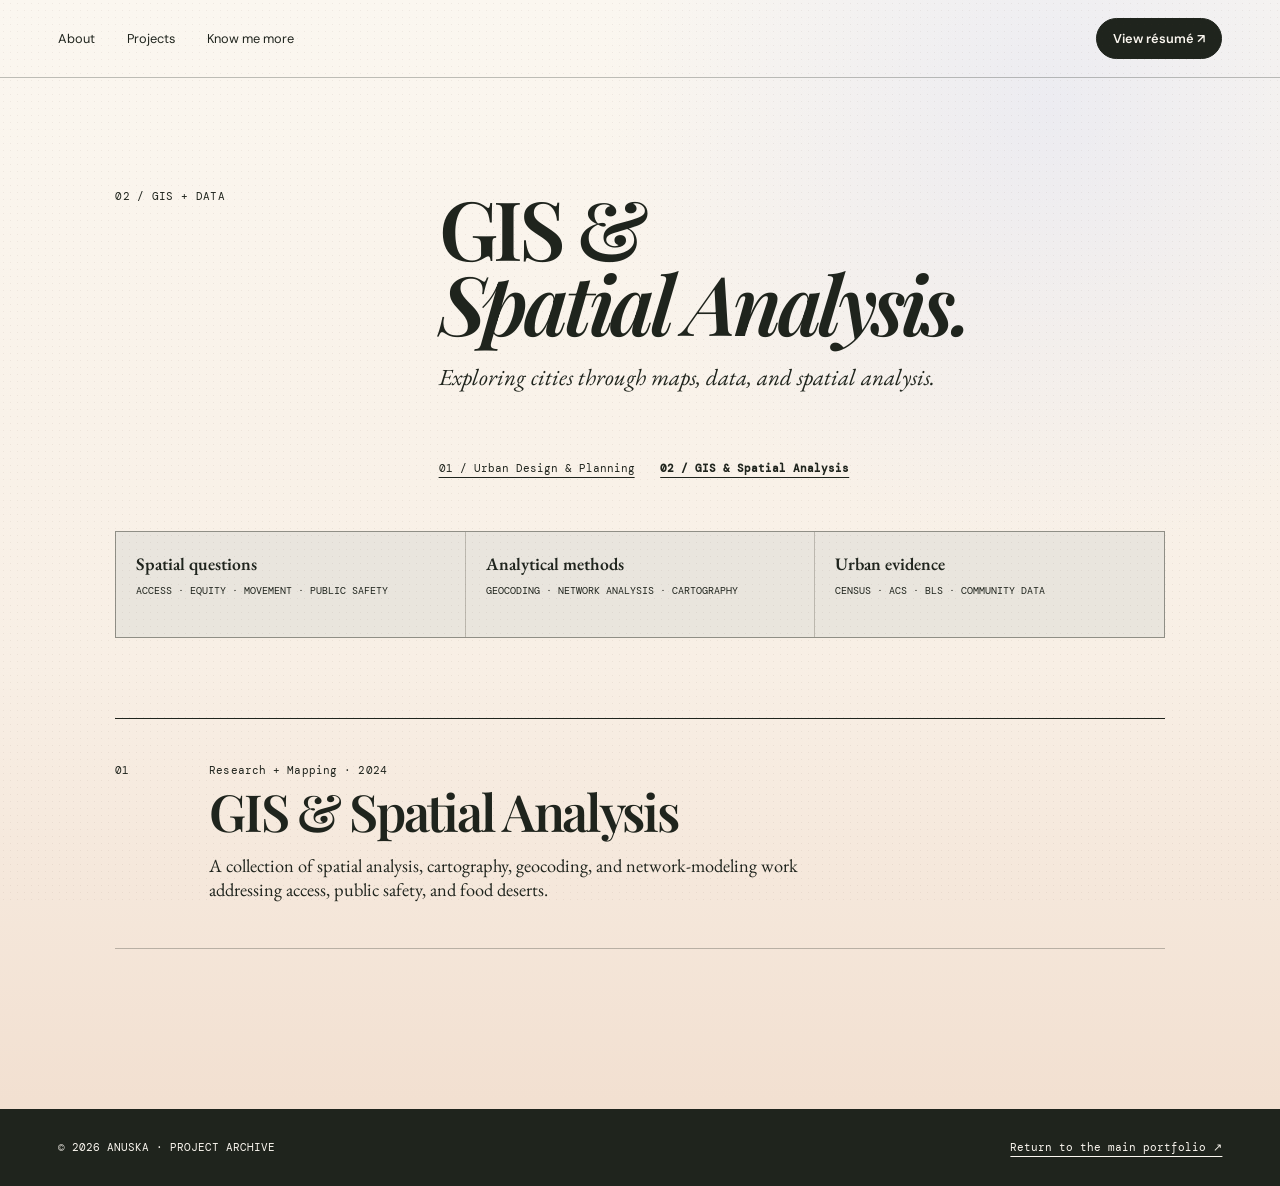
==== gis.html @ b1448baa "Update portfolio content, project pages, assets, and styling" ====
<!doctype html>
<html lang="en">
  <head>
    <meta charset="UTF-8" />
    <meta name="viewport" content="width=device-width, initial-scale=1.0" />
    <meta name="description" content="GIS and spatial analysis work by Anuska Singh." />
    <title>GIS &amp; Spatial Analysis — Anuska Singh</title>
    <link rel="preconnect" href="https://fonts.googleapis.com" />
    <link rel="preconnect" href="https://fonts.gstatic.com" crossorigin />
    <link href="https://fonts.googleapis.com/css2?family=DM+Mono:wght@400;500&amp;family=DM+Sans:opsz,wght@9..40,400;9..40,500;9..40,600;9..40,700&amp;family=EB+Garamond:ital,wght@0,400;0,500;0,600;1,400;1,500;1,600&amp;family=Playfair+Display:ital,wght@0,600;0,700;1,600&amp;display=swap" rel="stylesheet" />
    <link rel="stylesheet" href="project-pages.css?v=projects-v1" />
  </head>
  <body>
    <div class="grain" aria-hidden="true"></div>
    <header class="site-header">
      <nav aria-label="Primary navigation">
        <a href="index.html#about">About</a>
        <a href="projects.html" aria-current="page">Projects</a>
        <a href="index.html#notes">Know me more</a>
      </nav>
      <a class="resume-link" href="CV%20Anuska.pdf?v=2026-08-02" target="_blank" rel="noreferrer">View résumé ↗</a>
    </header>

    <main class="project-page">
      <header class="project-page-heading">
        <p class="eyebrow">02 / GIS + DATA</p>
        <div>
          <h1>GIS &amp;<br /><em>Spatial Analysis.</em></h1>
          <p class="subtitle">Exploring cities through maps, data, and spatial analysis.</p>
        </div>
        <nav class="project-page-switcher" aria-label="Project collections">
          <a href="projects.html">01 / Urban Design &amp; Planning</a>
          <a href="gis.html" aria-current="page">02 / GIS &amp; Spatial Analysis</a>
        </nav>
      </header>

      <section class="gis-intro" aria-label="GIS methods">
        <div><b>Spatial questions</b><p class="gis-methods">ACCESS · EQUITY · MOVEMENT · PUBLIC SAFETY</p></div>
        <div><b>Analytical methods</b><p class="gis-methods">GEOCODING · NETWORK ANALYSIS · CARTOGRAPHY</p></div>
        <div><b>Urban evidence</b><p class="gis-methods">CENSUS · ACS · BLS · COMMUNITY DATA</p></div>
      </section>

      <div class="project-list">
        <a class="project blue" href="Anuska%20Singh_Portfolio.pdf#page=14" target="_blank" rel="noreferrer">
          <span class="project-number">01</span>
          <div><p class="project-type">Research + Mapping · 2024</p><h2>GIS &amp; Spatial Analysis <span>↗</span></h2><p class="project-description">A collection of spatial analysis, cartography, geocoding, and network-modeling work addressing access, public safety, and food deserts.</p></div>
        </a>
      </div>
    </main>

    <footer class="project-page-footer"><span>© 2026 ANUSKA · PROJECT ARCHIVE</span><a href="index.html">Return to the main portfolio ↗</a></footer>
  </body>
</html>
---- project-pages.css ----
:root {
  --paper: #fbf7f0;
  --ink: #1f241d;
  --line: rgba(31, 36, 29, .28);
  --coral: #f2c4b5;
  --blue: #d8def5;
  --yellow: #f4e8aa;
  --lilac: #dfd2f2;
}

* { box-sizing: border-box; }

html { scroll-behavior: smooth; }

body {
  margin: 0;
  color: var(--ink);
  background:
    radial-gradient(circle at 82% 9%, rgba(216, 222, 245, .42), transparent 28rem),
    linear-gradient(180deg, #fbf7f0 0%, #f8efe5 56%, #f1ddcd 100%);
  font-family: "DM Sans", sans-serif;
}

.grain {
  position: fixed;
  inset: 0;
  z-index: 20;
  pointer-events: none;
  opacity: .07;
  background-image: radial-gradient(#4f392e .55px, transparent .55px);
  background-size: 7px 7px;
}

.site-header {
  height: 78px;
  padding: 0 4.5vw;
  display: flex;
  align-items: center;
  justify-content: space-between;
  gap: 2rem;
  border-bottom: 1px solid var(--line);
}

.site-header nav { display: flex; gap: 2rem; }

.site-header a {
  color: inherit;
  text-decoration: none;
  font-size: .8rem;
}

.site-header .resume-link {
  background: var(--ink);
  color: var(--paper);
  border: 1px solid var(--ink);
  border-radius: 999px;
  padding: .7rem 1rem;
  font-weight: 600;
}

.project-page {
  min-height: calc(100vh - 78px);
  padding: 7rem 9vw 10rem;
}

.project-page-heading {
  display: grid;
  grid-template-columns: minmax(150px, .55fr) minmax(0, 1.45fr);
  gap: 3rem;
  align-items: start;
  margin-bottom: 5.5rem;
}

.eyebrow,
.project-page-switcher,
.project-number,
.project-type,
.gis-methods {
  font-family: "DM Mono", monospace;
}

.eyebrow {
  margin: 0;
  font-size: .66rem;
  letter-spacing: .03em;
}

.project-page-heading h1 {
  max-width: 780px;
  margin: 0;
  font: 600 clamp(3rem, 6.4vw, 6.6rem)/.92 "Playfair Display", serif;
  letter-spacing: -.055em;
}

.project-page-heading h1 em { font-weight: 600; }

.project-page-heading .subtitle {
  max-width: 640px;
  margin: 1.4rem 0 0;
  font: italic clamp(1.2rem, 1.8vw, 1.55rem)/1.28 "EB Garamond", Garamond, serif;
}

.project-page-switcher {
  grid-column: 2;
  display: flex;
  flex-wrap: wrap;
  gap: .55rem 1.6rem;
  margin-top: 1.3rem;
  font-size: .67rem;
}

.project-page-switcher a {
  color: inherit;
  text-underline-offset: .32rem;
}

.project-page-switcher a[aria-current="page"] { font-weight: 700; }

.project-list { border-top: 1px solid var(--ink); }

.project {
  --accent: var(--coral);
  position: relative;
  z-index: 0;
  isolation: isolate;
  overflow: hidden;
  display: grid;
  grid-template-columns: 70px minmax(0, 1fr);
  gap: 1.5rem;
  padding: 2.75rem 1rem 2.9rem 0;
  color: inherit;
  text-decoration: none;
  border-bottom: 1px solid var(--line);
  transition: padding .25s ease;
}

.project::before {
  content: "";
  position: absolute;
  inset: 100% 0 0;
  z-index: -1;
  background: var(--accent);
  transition: inset .32s cubic-bezier(.2, .7, .2, 1);
}

.project:hover,
.project:focus-visible { padding-left: 1rem; }

.project:hover::before,
.project:focus-visible::before { inset: 0; }

.project:focus-visible { outline: 2px solid var(--ink); outline-offset: 4px; }

.project.coral { --accent: var(--coral); }
.project.blue { --accent: var(--blue); }
.project.yellow { --accent: var(--yellow); }
.project.lilac { --accent: var(--lilac); }

.project-number,
.project-type {
  font-size: .67rem;
  letter-spacing: .01em;
}

.project-type { margin: 0 0 .55rem; }

.project h2 {
  margin: 0;
  font: 600 clamp(2rem, 4vw, 4.1rem)/.98 "Playfair Display", serif;
  letter-spacing: -.045em;
}

.project h2 span {
  display: inline-block;
  margin-left: .2em;
  font: 500 .5em "DM Sans", sans-serif;
  opacity: 0;
  transform: translate(-.2em, .1em);
  transition: opacity .2s ease, transform .2s ease;
}

.project:hover h2 span,
.project:focus-visible h2 span {
  opacity: 1;
  transform: translate(0, .1em);
}

.project-description {
  max-width: 620px;
  margin: .8rem 0 0;
  font: 1.15rem/1.32 "EB Garamond", Garamond, serif;
}

.gis-intro {
  display: grid;
  grid-template-columns: repeat(3, minmax(0, 1fr));
  gap: 1px;
  margin: -2rem 0 5rem;
  border: 1px solid var(--line);
  background: var(--line);
}

.gis-intro div {
  min-height: 105px;
  padding: 1.25rem;
  background: rgba(251, 247, 240, .72);
}

.gis-intro b {
  display: block;
  margin-bottom: .5rem;
  font: 600 1.1rem "EB Garamond", Garamond, serif;
}

.gis-methods {
  margin: 0;
  font-size: .62rem;
  line-height: 1.55;
}

.project-page-footer {
  display: flex;
  justify-content: space-between;
  gap: 2rem;
  padding: 2rem 4.5vw;
  color: var(--paper);
  background: var(--ink);
  font: .66rem "DM Mono", monospace;
}

.project-page-footer a { color: inherit; text-underline-offset: .3rem; }

@media (max-width: 700px) {
  .site-header { height: 65px; padding: 0 6vw; }
  .site-header nav { gap: 1rem; }
  .site-header nav a:nth-child(2) { display: none; }
  .site-header .resume-link { padding: .55rem .7rem; font-size: .68rem; }
  .project-page { min-height: calc(100vh - 65px); padding: 5rem 6vw 7rem; }
  .project-page-heading { grid-template-columns: 1fr; gap: 1rem; margin-bottom: 3.6rem; }
  .project-page-switcher { grid-column: 1; gap: .75rem 1rem; }
  .project { grid-template-columns: 35px minmax(0, 1fr); gap: .65rem; padding: 2.2rem .35rem 2.25rem 0; }
  .project:hover, .project:focus-visible { padding-left: .45rem; }
  .project-description { font-size: 1.04rem; }
  .gis-intro { grid-template-columns: 1fr; margin-top: -1rem; }
  .gis-intro div { min-height: auto; }
  .project-page-footer { display: block; line-height: 1.7; }
}

@media (prefers-reduced-motion: reduce) {
  html { scroll-behavior: auto; }
  .project, .project::before, .project h2 span { transition: none; }
}
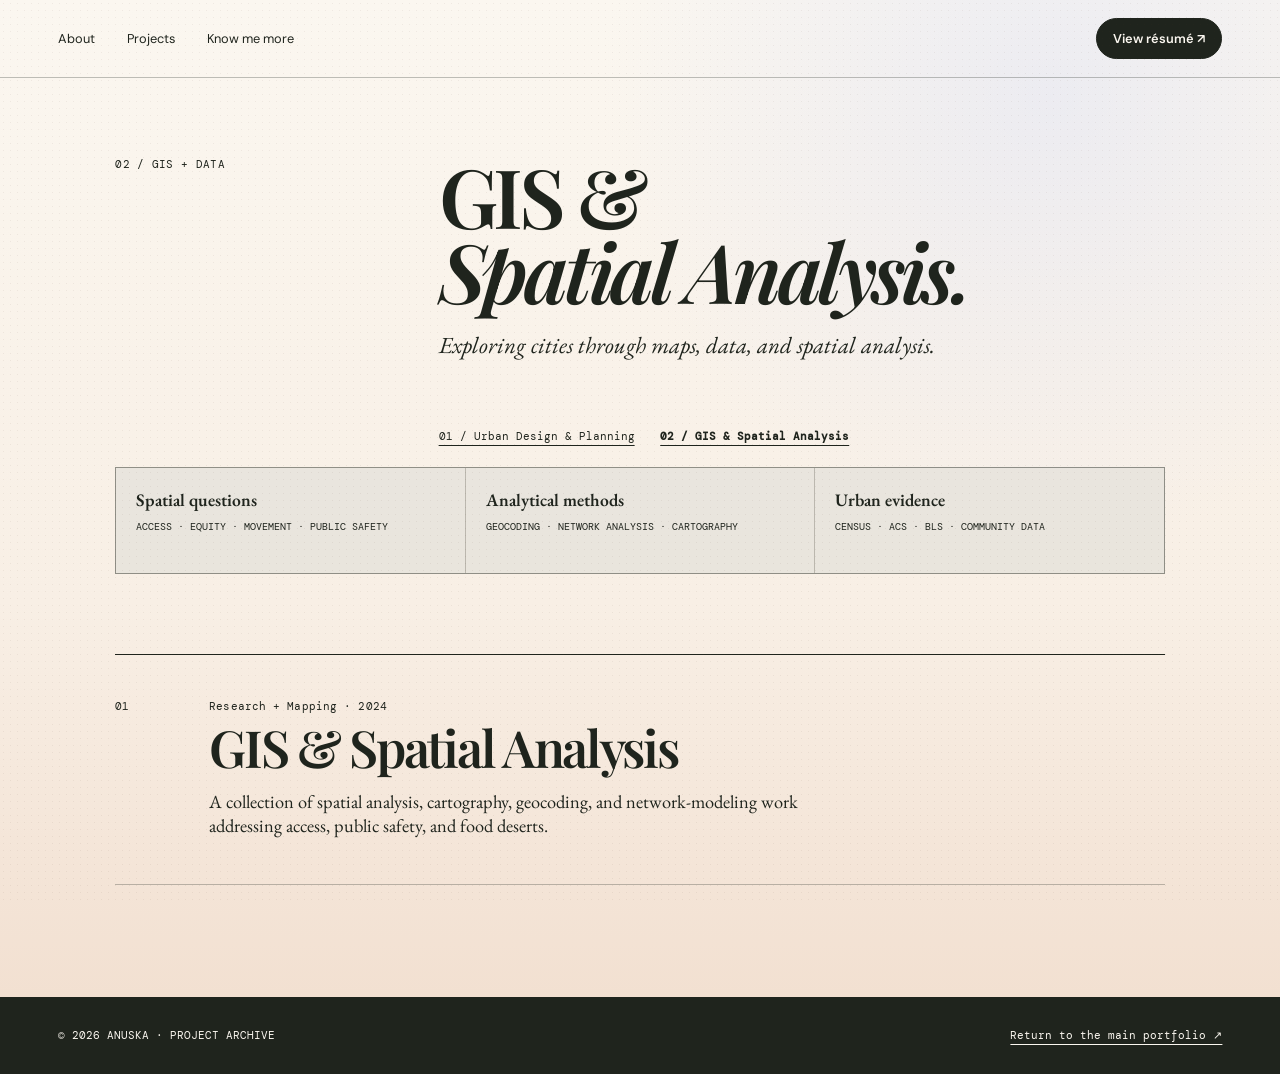
==== commit 168da589: "Update creator section layout, spacing, fonts, and resume links" ====
--- a/gis.html
+++ b/gis.html
@@ -8,7 +8,7 @@
     <link rel="preconnect" href="https://fonts.googleapis.com" />
     <link rel="preconnect" href="https://fonts.gstatic.com" crossorigin />
     <link href="https://fonts.googleapis.com/css2?family=DM+Mono:wght@400;500&amp;family=DM+Sans:opsz,wght@9..40,400;9..40,500;9..40,600;9..40,700&amp;family=EB+Garamond:ital,wght@0,400;0,500;0,600;1,400;1,500;1,600&amp;family=Playfair+Display:ital,wght@0,600;0,700;1,600&amp;display=swap" rel="stylesheet" />
-    <link rel="stylesheet" href="project-pages.css?v=projects-v1" />
+    <link rel="stylesheet" href="project-pages.css?v=projects-v2" />
   </head>
   <body>
     <div class="grain" aria-hidden="true"></div>
--- a/project-pages.css
+++ b/project-pages.css
@@ -60,7 +60,7 @@
 
 .project-page {
   min-height: calc(100vh - 78px);
-  padding: 7rem 9vw 10rem;
+  padding: 5rem 9vw 7rem;
 }
 
 .project-page-heading {
@@ -68,7 +68,7 @@
   grid-template-columns: minmax(150px, .55fr) minmax(0, 1.45fr);
   gap: 3rem;
   align-items: start;
-  margin-bottom: 5.5rem;
+  margin-bottom: 3.5rem;
 }
 
 .eyebrow,
@@ -235,8 +235,8 @@
   .site-header nav { gap: 1rem; }
   .site-header nav a:nth-child(2) { display: none; }
   .site-header .resume-link { padding: .55rem .7rem; font-size: .68rem; }
-  .project-page { min-height: calc(100vh - 65px); padding: 5rem 6vw 7rem; }
-  .project-page-heading { grid-template-columns: 1fr; gap: 1rem; margin-bottom: 3.6rem; }
+  .project-page { min-height: calc(100vh - 65px); padding: 3.5rem 6vw 5rem; }
+  .project-page-heading { grid-template-columns: 1fr; gap: 1rem; margin-bottom: 2.5rem; }
   .project-page-switcher { grid-column: 1; gap: .75rem 1rem; }
   .project { grid-template-columns: 35px minmax(0, 1fr); gap: .65rem; padding: 2.2rem .35rem 2.25rem 0; }
   .project:hover, .project:focus-visible { padding-left: .45rem; }
